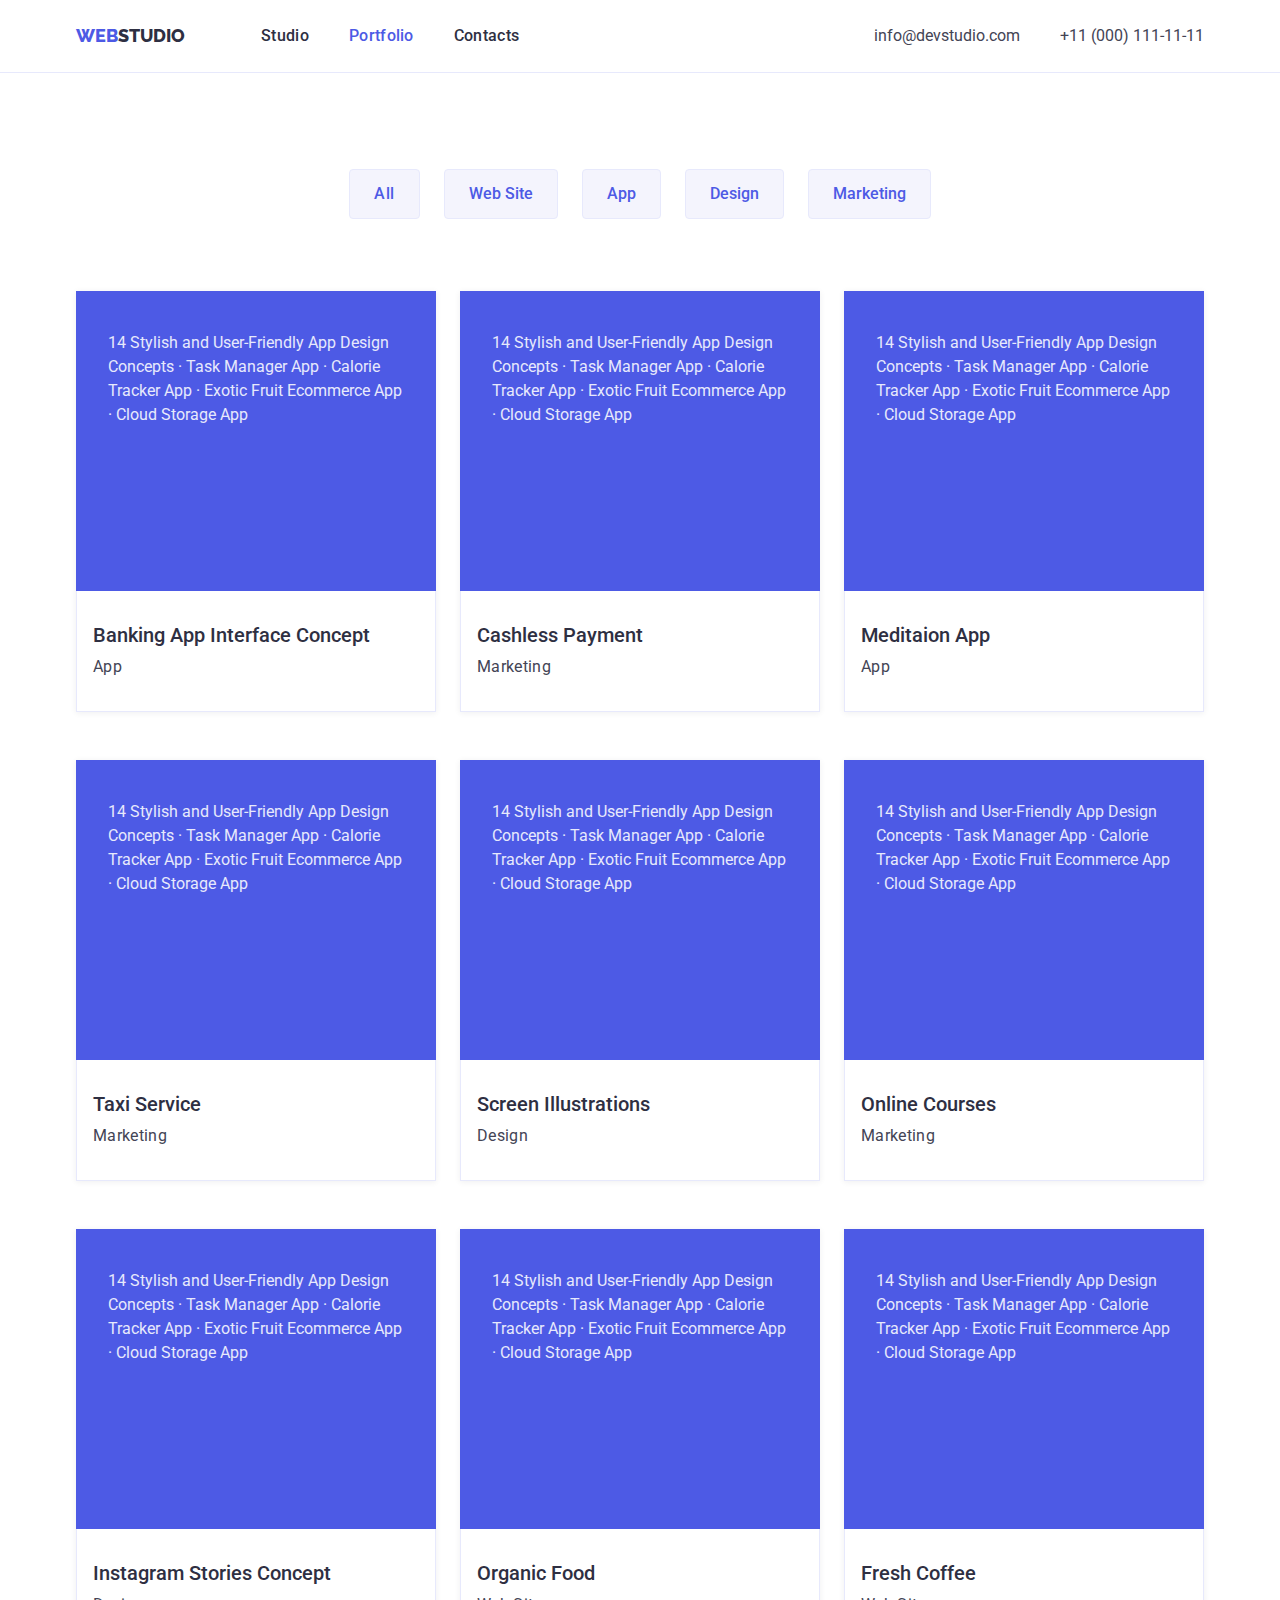
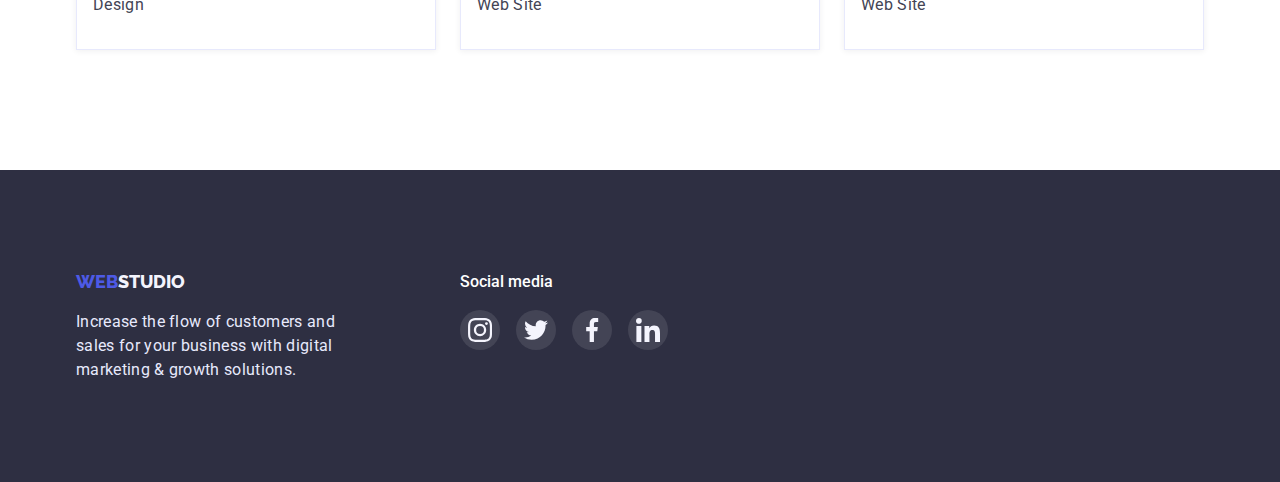
==== portfolio.html @ c96ef267 "Add files via upload" ====
<!DOCTYPE html>
<html lang="en">
  <head>
    <meta charset="UTF-8" />
    <meta http-equiv="X-UA-Compatible" content="IE=edge" />
    <meta name="viewport" content="width=device-width, initial-scale=1.0" />
    <title>WebStudio</title>
    <link rel="preconnect" href="https://fonts.googleapis.com" />
    <link rel="preconnect" href="https://fonts.gstatic.com" crossorigin />
    <link
      href="https://fonts.googleapis.com/css2?family=Raleway:wght@800&family=Roboto:wght@400;500;700&display=swap"
      rel="stylesheet"
    />
    <link
    href="https://cdnjs.cloudflare.com/ajax/libs/modern-normalize/1.1.0/modern-normalize.min.css"
    rel="stylesheet"
    integrity=“sha512-wpPYUAdjBVSE4KJnH1VR1HeZfpl1ub8YT/NKx4PuQ5NmX2tKuGu6U/JRp5y+Y8XG2tV+wKQpNHVUX03MfMFn9Q==”
    crossorigin=“anonymous” referrerpolicy=“no-referrer” />
    <link rel="stylesheet" href="./CSS/styles.css" />
  </head>
  <body>
    <header class="header">
      <div class="container header-line">
        <nav class="header-line">
          <!-- ===============================Navigation title -->
          <a class="logo-up logo" href="./index.html"
            ><span class="web">Web</span>Studio</a
          >
          <ul class="list li-one">
            <li><a class="link" href="./index.html">Studio</a></li>
            <li>
              <a class="link current" href="./portfolio.html">Portfolio</a>
            </li>
            <li><a class="link" href="">Contacts</a></li>
          </ul>
        </nav>
        <!-- ===================================contacts -->
        <address class="adress">
          <ul class="list contacts">
            <li>
              <a class="contact-link" href="mailto:info@devstudio.com"
                >info@devstudio.com</a
              >
            </li>
            <li>
              <a class="contact-link" href="tel:+110001111111"
                >+11 (000) 111-11-11</a
              >
            </li>
          </ul>
        </address>
      </div>
    </header>
    <!-- =========Section Buttons and Foto -->
    <main>
      <section class="section-buttons-foto">
        <h1 class="hidden">Buttons and Foto</h1>
        <div class="container">
          <ul class="list-btn">
            <li class="list-btn-li">
              <button class="button current" type="button">All</button>
            </li>
            <li class="list-btn-li">
              <button class="button" type="button">
                <span class="sim-text">Web Site</span>
              </button>
            </li>
            <li class="list-btn-li">
              <button class="button" type="button">
                <span class="sim-text">App</span>
              </button>
            </li>
            <li class="list-btn-li">
              <button class="button" type="button">
                <span class="sim-text">Design</span>
              </button>
            </li>
            <li class="list-btn-li">
              <button class="button" type="button">
                <span class="sim-text">Marketing</span>
              </button>
            </li>
          </ul>
          <ul class="list portfolio-list">
            <li class="products-item">
              <a href="" class="portfolio-img"
                ><img
                  class="img-portf"
                  src="./images/Banking.jpg"
                  alt="app design"
                  width="360"
                  height="300;"
                />
                <p class="portfolio-img-text">
                  14 Stylish and User-Friendly App Design Concepts · Task
                  Manager App · Calorie Tracker App · Exotic Fruit Ecommerce App
                  · Cloud Storage App
                </p>
                <div class="products-list">
                  <h2 class="title h h-product">
                    Banking App Interface Concept
                  </h2>
                  <p class="text text-product">App</p>
                </div>
              </a>
            </li>
            <li class="products-item">
              <a href="" class="portfolio-img"
                ><img
                  class="img-portf"
                  src="./images/Cashlees.jpg"
                  alt="phone and QR-kod"
                  width="360"
                  height="300;"
                />
                <p class="portfolio-img-text">
                  14 Stylish and User-Friendly App Design Concepts · Task
                  Manager App · Calorie Tracker App · Exotic Fruit Ecommerce App
                  · Cloud Storage App
                </p>
                <div class="products-list">
                  <h2 class="title h h-product">Cashless Payment</h2>
                  <p class="text text-product">Marketing</p>
                </div>
              </a>
            </li>
            <li class="products-item">
              <a href="" class="portfolio-img"
                ><img
                  class="img-portf"
                  src="./images/Meditaion.jpg"
                  alt="Laptop and phone"
                  width="360"
                  height="300;"
                />
                <p class="portfolio-img-text">
                  14 Stylish and User-Friendly App Design Concepts · Task
                  Manager App · Calorie Tracker App · Exotic Fruit Ecommerce App
                  · Cloud Storage App
                </p>
                <div class="products-list">
                  <h2 class="title h h-product">Meditaion App</h2>
                  <p class="text text-product">App</p>
                </div>
              </a>
            </li>
            <li class="products-item">
              <a href="" class="portfolio-img"
                ><img
                  class="img-portf"
                  src="./images/Taxi.jpg"
                  alt="car"
                  width="360"
                  height="300;"
                />
                <p class="portfolio-img-text">
                  14 Stylish and User-Friendly App Design Concepts · Task
                  Manager App · Calorie Tracker App · Exotic Fruit Ecommerce App
                  · Cloud Storage App
                </p>
                <div class="products-list">
                  <h2 class="title h h-product">Taxi Service</h2>
                  <p class="text text-product">Marketing</p>
                </div>
              </a>
            </li>
            <li class="products-item">
              <a href="" class="portfolio-img"
                ><img
                  class="img-portf"
                  src="./images/Screen.jpg"
                  alt="Screen Illustrations"
                  width="360"
                  height="300;"
                />
                <p class="portfolio-img-text">
                  14 Stylish and User-Friendly App Design Concepts · Task
                  Manager App · Calorie Tracker App · Exotic Fruit Ecommerce App
                  · Cloud Storage App
                </p>
                <div class="products-list">
                  <h2 class="title h h-product">Screen Illustrations</h2>
                  <p class="text text-product">Design</p>
                </div>
              </a>
            </li>
            <li class="products-item">
              <a href="" class="portfolio-img"
                ><img
                  class="img-portf"
                  src="./images/Online.jpg"
                  alt="women"
                  width="360"
                  height="300;"
                />
                <p class="portfolio-img-text">
                  14 Stylish and User-Friendly App Design Concepts · Task
                  Manager App · Calorie Tracker App · Exotic Fruit Ecommerce App
                  · Cloud Storage App
                </p>
                <div class="products-list">
                  <h2 class="title h h-product">Online Courses</h2>
                  <p class="text text-product">Marketing</p>
                </div>
              </a>
            </li>
            <li class="products-item">
              <a href="" class="portfolio-img"
                ><img
                  class="img-portf"
                  src="./images/Instagram.jpg"
                  alt="Stories Concept"
                  width="360"
                  height="300;"
                />
                <p class="portfolio-img-text">
                  14 Stylish and User-Friendly App Design Concepts · Task
                  Manager App · Calorie Tracker App · Exotic Fruit Ecommerce App
                  · Cloud Storage App
                </p>
                <div class="products-list">
                  <h2 class="title h h-product">Instagram Stories Concept</h2>
                  <p class="text text-product">Design</p>
                </div>
              </a>
            </li>
            <li class="products-item">
              <a href="" class="portfolio-img"
                ><img
                  class="img-portf"
                  src="./images/Organic.jpg"
                  alt="Organic Food"
                  width="360"
                  height="300;"
                />
                <p class="portfolio-img-text">
                  14 Stylish and User-Friendly App Design Concepts · Task
                  Manager App · Calorie Tracker App · Exotic Fruit Ecommerce App
                  · Cloud Storage App
                </p>
                <div class="products-list">
                  <h2 class="title h h-product">Organic Food</h2>
                  <p class="text text-product">Web Site</p>
                </div>
              </a>
            </li>
            <li class="products-item">
              <a href="" class="portfolio-img"
                ><img
                  class="img-portf"
                  src="./images/Fresh.jpg"
                  alt="Coffee"
                  width="360"
                  height="300;"
                />
                <p class="portfolio-img-text">
                  14 Stylish and User-Friendly App Design Concepts · Task
                  Manager App · Calorie Tracker App · Exotic Fruit Ecommerce App
                  · Cloud Storage App
                </p>
                <div class="products-list">
                  <h2 class="title h h-product">Fresh Coffee</h2>
                  <p class="text text-product">Web Site</p>
                </div>
              </a>
            </li>
          </ul>
        </div>
      </section>
    </main>
    <!-- Footer -->
    <footer class="footer">
      <div class="container foot-cont">
        <!-- class=footer-all-div -->
        <div>
          <!-- class="container footer-container" -->
          <a class="logo-down logo" href="./index.html"
            ><span class="web">Web</span>Studio</a
          >
          <p class="footer-text">
            Increase the flow of customers and sales for your business with
            digital marketing & growth solutions.
          </p>
        </div>
        <div class="footer-media">
          <p class="footer-text-soc">Social media</p>
          <ul class="footer-index-soc-list">
            <li class="footer-soc-item">
              <a href="" class="footer-soc-link">
                <svg class="footer-soc-icon" width="24" height="24">
                  <use href="./images/icons.svg#icon-instagram"></use>
                </svg>
              </a>
            </li>
            <li class="footer-soc-item">
              <a href="" class="footer-soc-link">
                <svg class="footer-soc-icon" width="24" height="24">
                  <use href="./images/icons.svg#icon-twitter"></use>
                </svg>
              </a>
            </li>
            <li class="footer-soc-item">
              <a href="" class="footer-soc-link">
                <svg class="footer-soc-icon" width="24" height="24">
                  <use href="./images/icons.svg#icon-facebook"></use>
                </svg>
              </a>
            </li>
            <li class="footer-soc-item">
              <a href="" class="footer-soc-link">
                <svg class="footer-soc-icon" width="24" height="24">
                  <use href="./images/icons.svg#icon-linkedin"></use>
                </svg>
              </a>
            </li>
          </ul>
        </div>
      </div>
    </footer>
  </body>
</html>
---- CSS/styles.css ----
/* Основні кольори */
:root {
  --h-title: #2e2f42;
  --text: #434455;
  --web-and-btn: #4d5ae5;
  --white: #ffffff;
  --milk-white: #f4f4fd;
  --cinderella: #e7e9fc;
  --ocean: #404bbf;
  --cloud: #e7e9fc;
  --grey: #2e2f42;
  --green: #31d0aa;
  --light-grey: #8e8f99;
}

/* Шрифт s logo*/
.logo {
  font-family: "Raleway", sans-serif;
  text-decoration: none;
  text-transform: uppercase;
}
body {
  font-family: "Roboto", sans-serif;
  color: var(--text);
  background-color: var(--white);
  font-size: 16px;
}
.logo-up {
  font-weight: 800;
  font-size: 18px;
  line-height: 1.33;
  color: var(--h-title);
  padding-top: 24px;
  padding-bottom: 24px;
}
.logo-down {
  font-weight: 800;
  font-size: 18px;
  line-height: 1.33;
  color: var(--milk-white);
}
.web {
  color: var(--web-and-btn);
}
.header {
  border-bottom-width: 1px;
  border-bottom-style: solid;
  border-bottom-color: var(--cinderella);
}
.header-line {
  display: flex;
  align-items: center;
  min-height: 72px;
  justify-content: space-between;
}
.list {
  list-style: none;
  text-decoration: none;
  display: flex;
  gap: 24px;
}

p,
h1,
h2,
h3,
h4,
h5,
h6 {
  margin: 0;
}
ul {
  margin: 0;
  padding-left: 0;
}
/* ============header */
.container {
  width: 1158px;
  padding-left: 15px;
  padding-right: 15px;
  margin: 0 auto;
}
.link {
  font-weight: 500;
  font-size: 16px;
  line-height: 1.5;
  letter-spacing: 0.02em;
  color: var(--h-title);
}
.link:hover {
  color: var(--web-and-btn);
}
.link:focus {
  color: var(--web-and-btn);
}
.link.current {
  color: var(--web-and-btn);
}
.link.current:hover {
  color: var(--web-and-btn);
}
.link.current:focus {
  color: var(--web-and-btn);
}
.li-one {
  margin-left: 76px;
  gap: 40px;
  padding-top: 24px;
  padding-bottom: 24px;
}

/* contacts */
.contacts {
  gap: 40px;
  font-style: normal;
  font-style: 16px;
  line-height: 1.5;
  display: flex;
}
.contact-link {
  color: var(--text);
  font-size: 16px;
  line-height: 1.5;
  align-items: center;
}
.contact-link:hover {
  color: var(--web-and-btn);
}
.contact-link:focus {
  color: var(--web-and-btn);
}
.link,
.contact-link {
  text-decoration: none;
}
.adress {
  font-style: normal;
  margin-left: auto;
}
/* ========================section-one */
.section-one {
  margin: 0 auto;
  min-height: 600px;
  max-width: 1440px;
  background-color: var(--h-title);
  padding-bottom: 188px;
  padding-top: 188px;
  background-image: linear-gradient(
      rgba(46, 47, 66, 0.7),
      rgba(46, 47, 66, 0.7)
    ),
    url(../images/people-office\ 1.jpg);
  background-repeat: no-repeat;
  background-position: center;
  background-size: cover;
}
.one-title {
  font-weight: 700;
  font-size: 56px;
  line-height: 1.07;
  color: var(--white);
  width: 494px;
  text-align: center;
}
.sect-one-container {
  display: flex;
  flex-wrap: wrap;
  flex-direction: column;
  row-gap: 48px;
  align-items: center;
  column-gap: 48px;
}
.button-one {
  cursor: pointer;
  font-weight: 500;
  font-size: 16px;
  line-height: 1.5;
  font-family: inherit;
  letter-spacing: 0.04em;
  color: var(--white);
  background-color: var(--web-and-btn);
  border-radius: 4px;
  box-shadow: 0px 4px 4px rgba(0, 0, 0, 0.15);
  padding: 16px 32px;
  text-align: center;
  border: none;
  min-width: 169px;
  min-height: 56px;
}

.button-one:hover {
  background-color: var(--ocean);
  color: var(--white);
}

.button-one:focus {
  background-color: var(--ocean);
  color: var(--white);
}
/* ============================================section-two */
.section-two {
  padding-top: 120px;
  padding-bottom: 120px;
}
.sect-two-container {
  display: flex;
  justify-content: space-between;
}
.hidden {
  position: absolute;
  width: 1px;
  height: 1px;
  margin: -1px;
  border: 0;
  padding: 0;

  white-space: nowrap;
  clip-path: inset(100%);
  clip: rect(0 0 0 0);
  overflow: hidden;
}
.section-two-item {
  background-image: linear-gradient(var(--cloud), var(--cloud));
  width: 264px;
  height: 112px;
  background-position: center;
  display: flex;
  justify-content: center;
  align-content: center;
  flex-wrap: wrap;
  border-radius: 4px;
}
.section-two-icon {
  display: flex;
  justify-content: center;
  align-content: center;
}
.title {
  font-weight: 500;
  font-size: 20px;
  line-height: 1.2;
  color: var(--h-title);
}
.title-h {
  margin-bottom: 8px;
  margin-top: 8px;
  line-height: 1.2;
  font-style: 20px;
  font-weight: 500;
}
.h {
  margin-bottom: 8px;
}
.sect-two-text {
  width: 264px;
}
.text {
  font-size: 16px;
  line-height: 1.5;
  letter-spacing: 0.02em;
  color: var(--text);
  /* margin-bottom: 32px; */
}

/* =============================================section-three */
img {
  display: block;
}
.section-three {
  padding-bottom: 120px;
}
.section-three-item {
  width: calc((100% - 48px) / 3);
}
.three-title,
.four-title,
.five-title {
  font-weight: 700;
  font-size: 36px;
  line-height: 1.1;
  text-align: center;
  letter-spacing: 0.02em;
  text-transform: capitalize;
  color: var(--h-title);
  margin-bottom: 72px;
}
/* =============================================section-four */
.section-four {
  background: var(--milk-white);
  padding-top: 120px;
  padding-bottom: 120px;
}
.img-index-foot {
}
.img-foot {
  display: flex;
  gap: 24px;
}
.section-four-item {
  width: calc((100% - 72px) / 4);
}
.cards {
  text-align: center;
  padding: 32px 16px;
  background-color: var(--white);
  box-shadow: 0px 1px 6px rgba(46, 47, 66, 0.08),
    0px 1px 1px rgba(46, 47, 66, 0.16), 0px 2px 1px rgba(46, 47, 66, 0.08);
  border-radius: 0px 0px 4px 4px;
}
.text-section-four {
  margin-bottom: 8px;
}
/* -----------------------SOC-Icon */
.cards-index-soc-list {
  display: flex;
  justify-content: center;
  gap: 24px;
}
.cards-soc-item {
  width: 40px;
  height: 40px;
  list-style: none;
  text-decoration: none;
}
.cards-soc-link {
  width: 100%;
  height: 100%;
  border-radius: 50%;
  display: flex;
  justify-content: center;
  align-items: center;
  background-color: var(--web-and-btn);
}
.cards-soc-icon {
  fill: var(--milk-white);
}
.cards-soc-link:is(:hover, :focus) {
  background-color: var(--ocean);
}
.five-costumers-link {
}
/* =========================================section five======== */
.five-title {
}
.section-five {
  padding-top: 130px;
  padding-bottom: 120px;
}
.section-five-list {
  display: flex;
  gap: 24px;
}
.section-five-item {
  width: calc((100% - 1px) / 6);
  height: 88px;
}
.five-link {
  width: 100%;
  height: 100%;
  border: 1px solid var(--light-grey);
  border-radius: 4px;
  display: flex;
  justify-content: center;
  align-items: center;
  color: var(--light-grey);
}
.five-link:is(:hover, :focus) {
  border-color: var(--ocean);
  color: var(--ocean);
}
.five-icon {
  fill: currentColor;
}
/* .five-link:is(:hover, :focus) {
  border-color: var(--ocean);
}
.five-link:is(:hover, :focus) .five-icon {
  fill: var(--ocean);
} */

/* ============================================Footer */
.footer-all-div {
  display: flex;
}
.footer {
  background-color: var(--h-title);
  padding-top: 100px;
  padding-bottom: 100px;
}
.foot-cont {
  display: flex;
}
.footer-text {
  color: var(--cinderella);
  width: 264px;
  letter-spacing: 0.02em;
  line-height: 24px;
  margin-top: 16px;
  font-size: 16px;
}
.footer-container {
  width: 294px;
}
.footer-index-soc-list {
  margin-top: 16px;
  display: flex;
  justify-content: center;
  gap: 16px;
}
.footer-soc-item {
  width: 40px;
  height: 40px;
  list-style: none;
  text-decoration: none;
}
.footer-soc-link {
  width: 100%;
  height: 100%;
  border-radius: 50%;
  display: flex;
  justify-content: center;
  align-items: center;
  background-color: rgba(255, 255, 255, 0.1);
}
.footer-soc-link:is(:hover, :focus) {
  background-color: var(--green);
}
.footer-soc-icon {
  fill: var(--white);
}
.footer-text-soc {
  color: var(--white);
  font-weight: 500;
  font-size: 16px;
  line-height: calc(24 / 16);
}
.footer-media {
  margin-left: 120px;
  width: 208px;
}

/* ==========================Portfolio======================= */

.section-buttons-foto {
  padding-bottom: 120px;
  padding-top: 96px;
}
.list-btn {
  display: flex;
  text-decoration: none;
  list-style-type: none;
  justify-content: center;
  gap: 24px;
  align-items: center;
  margin-bottom: 72px;
}
.button.current {
  color: var(--web-and-btn);
  font-family: inherit;
  font-weight: 500;
  font-size: 16px;
  line-height: 1.5;
  letter-spacing: 0.04em;
}
.button.current:hover {
  background-color: var(--ocean);
  color: var(--white);
  box-shadow: 0px 3px 1px rgba(0, 0, 0, 0.1), 0px 2px 1px rgba(0, 0, 0, 0.08),
    0px 2px 2px rgba(0, 0, 0, 0.12);
}

.button.current:focus {
  background-color: var(--ocean);
  color: var(--white);
  box-shadow: 0px 3px 1px rgba(0, 0, 0, 0.1), 0px 2px 1px rgba(0, 0, 0, 0.08),
    0px 2px 2px rgba(0, 0, 0, 0.12);
}
.button {
  background-color: var(--milk-white);
  color: var(--web-and-btn);
  border: 1px solid var(--cloud);
  border-radius: 4px;
  font-family: inherit;
  cursor: pointer;
  font-weight: 500;
  font-size: 16px;
  line-height: 1.5;
  padding: 12px 24px;
}
.button:hover {
  background-color: var(--ocean);
  color: var(--white);
  box-shadow: 0px 3px 1px rgba(0, 0, 0, 0.1), 0px 2px 1px rgba(0, 0, 0, 0.08),
    0px 2px 2px rgba(0, 0, 0, 0.12);
}

.button:focus {
  background-color: var(--ocean);
  color: var(--white);
  box-shadow: 0px 3px 1px rgba(0, 0, 0, 0.1), 0px 2px 1px rgba(0, 0, 0, 0.08),
    0px 2px 2px rgba(0, 0, 0, 0.12);
}
.list {
  text-decoration: none;
  list-style-type: none;
}
.list-btn-li {
}
/* =================================img===================== */
.portfolio-img {
  text-decoration: none;
  list-style-type: none;
}
.portfolio-img:hover {
  display: block;
  box-shadow: 0px 1px 6px rgba(46, 47, 66, 0.08),
    0px 1px 1px rgba(46, 47, 66, 0.16), 0px 2px 1px rgba(46, 47, 66, 0.08);
}
.portfolio-img:focus {
  box-shadow: 0px 1px 6px rgba(46, 47, 66, 0.08),
    0px 1px 1px rgba(46, 47, 66, 0.16), 0px 2px 1px rgba(46, 47, 66, 0.08);
}
.img-portf {
}
.portfolio-list {
  flex-wrap: wrap;
  display: flex;
  row-gap: 48px;
  column-gap: 24px;
}
.products-item {
  width: calc((100% - 48px) / 3);
  box-shadow: 0px 1px 6px rgba(46, 47, 66, 0.08);
  position: relative;
}

.products-list {
  border: 1px;
  border-style: solid;
  border-top: none;
  border-color: var(--cinderella);
  padding: 0px 16px;
  padding-bottom: 32px;
  padding-top: 32px;
}
.text-product {
}
.h-product {
}
/* ===========overlay img portfolio============= */

.portfolio-img-text {
  color: var(--cloud);
  position: absolute;
  top: 0;
  font-weight: 400;
  line-height: 24px;
  background-color: var(--web-and-btn);
  padding: 40px 32px 164px;
}
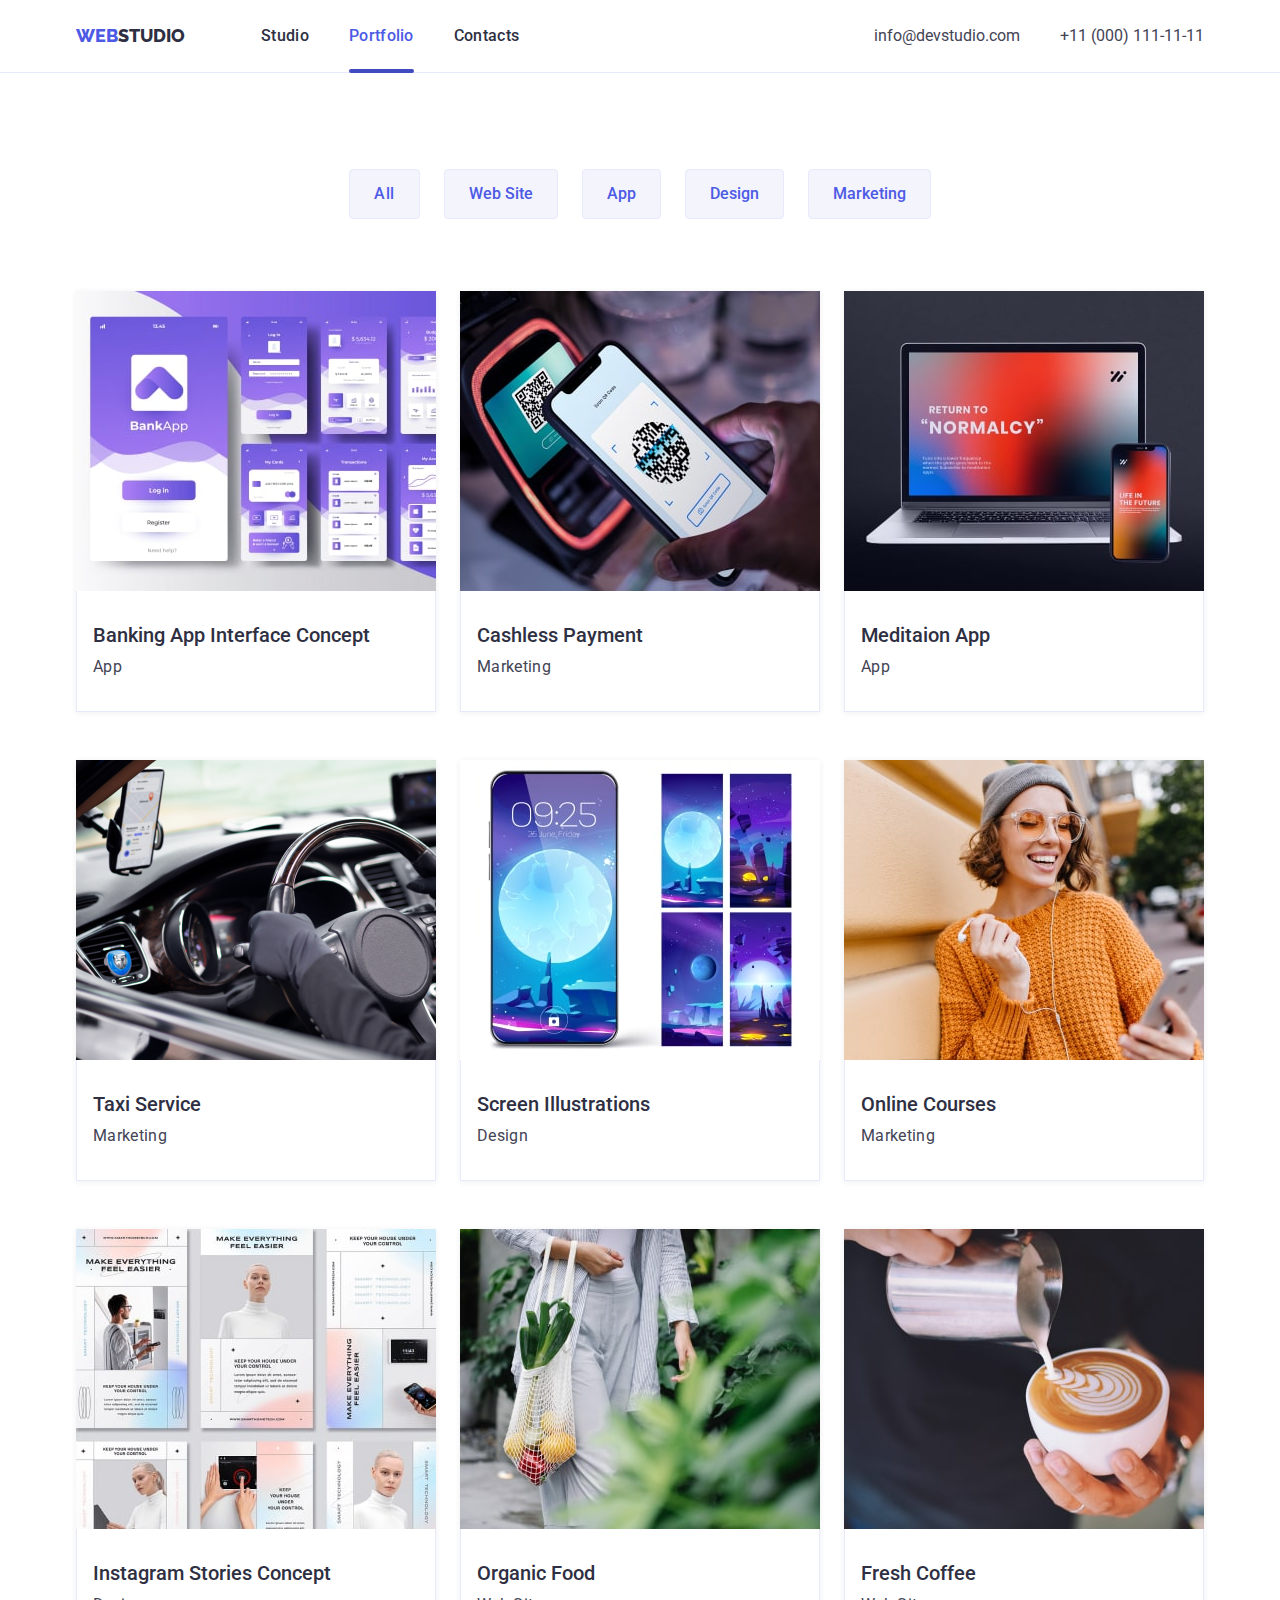
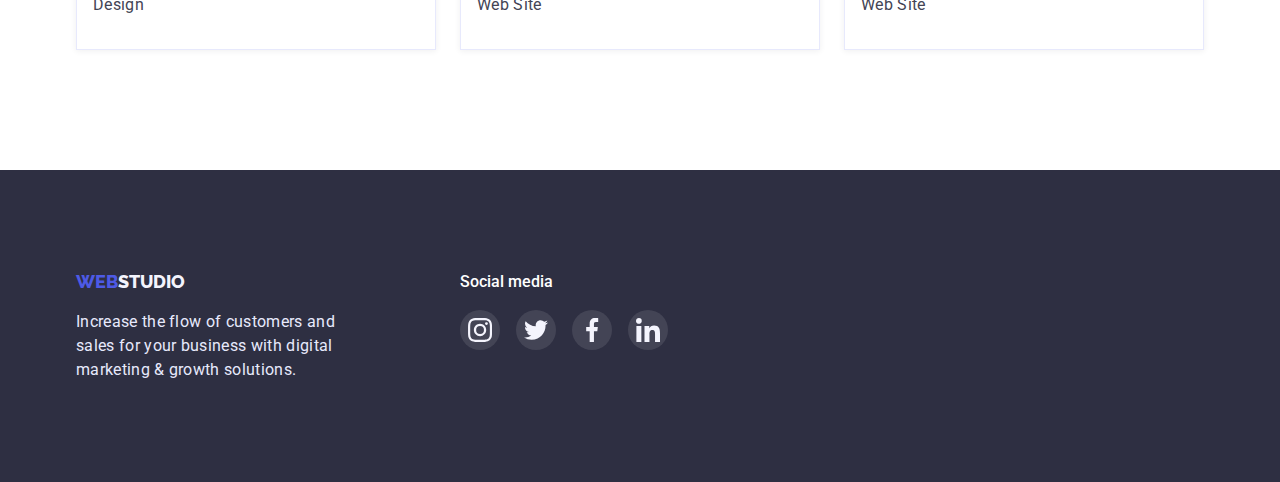
==== commit e87512c7: "Add files via upload" ====
--- a/portfolio.html
+++ b/portfolio.html
@@ -27,11 +27,15 @@
             ><span class="web">Web</span>Studio</a
           >
           <ul class="list li-one">
-            <li><a class="link" href="./index.html">Studio</a></li>
             <li>
-              <a class="link current" href="./portfolio.html">Portfolio</a>
-            </li>
-            <li><a class="link" href="">Contacts</a></li>
+              <a class="link link-line-anim" href="./index.html">Studio</a>
+            </li>
+            <li>
+              <a class="link current link-line-anim" href="./portfolio.html"
+                >Portfolio</a
+              >
+            </li>
+            <li><a class="link link-line-anim" href="">Contacts</a></li>
           </ul>
         </nav>
         <!-- ===================================contacts -->
@@ -84,18 +88,20 @@
           <ul class="list portfolio-list">
             <li class="products-item">
               <a href="" class="portfolio-img"
-                ><img
-                  class="img-portf"
-                  src="./images/Banking.jpg"
-                  alt="app design"
-                  width="360"
-                  height="300;"
-                />
-                <p class="portfolio-img-text">
-                  14 Stylish and User-Friendly App Design Concepts · Task
-                  Manager App · Calorie Tracker App · Exotic Fruit Ecommerce App
-                  · Cloud Storage App
-                </p>
+                ><div class="portfolio-img-wrap">
+                  <img
+                    class="img-portf"
+                    src="./images/Banking.jpg"
+                    alt="app design"
+                    width="360"
+                    height="300;"
+                  />
+                  <p class="portfolio-img-text">
+                    14 Stylish and User-Friendly App Design Concepts · Task
+                    Manager App · Calorie Tracker App · Exotic Fruit Ecommerce
+                    App · Cloud Storage App
+                  </p>
+                </div>
                 <div class="products-list">
                   <h2 class="title h h-product">
                     Banking App Interface Concept
@@ -106,18 +112,21 @@
             </li>
             <li class="products-item">
               <a href="" class="portfolio-img"
-                ><img
-                  class="img-portf"
-                  src="./images/Cashlees.jpg"
-                  alt="phone and QR-kod"
-                  width="360"
-                  height="300;"
-                />
-                <p class="portfolio-img-text">
-                  14 Stylish and User-Friendly App Design Concepts · Task
-                  Manager App · Calorie Tracker App · Exotic Fruit Ecommerce App
-                  · Cloud Storage App
-                </p>
+                ><div class="portfolio-img-wrap">
+                  <img
+                    class="img-portf"
+                    src="./images/Cashlees.jpg"
+                    alt="phone and QR-kod"
+                    width="360"
+                    height="300;"
+                  />
+
+                  <p class="portfolio-img-text">
+                    14 Stylish and User-Friendly App Design Concepts · Task
+                    Manager App · Calorie Tracker App · Exotic Fruit Ecommerce
+                    App · Cloud Storage App
+                  </p>
+                </div>
                 <div class="products-list">
                   <h2 class="title h h-product">Cashless Payment</h2>
                   <p class="text text-product">Marketing</p>
@@ -126,18 +135,21 @@
             </li>
             <li class="products-item">
               <a href="" class="portfolio-img"
-                ><img
-                  class="img-portf"
-                  src="./images/Meditaion.jpg"
-                  alt="Laptop and phone"
-                  width="360"
-                  height="300;"
-                />
-                <p class="portfolio-img-text">
-                  14 Stylish and User-Friendly App Design Concepts · Task
-                  Manager App · Calorie Tracker App · Exotic Fruit Ecommerce App
-                  · Cloud Storage App
-                </p>
+                ><div class="portfolio-img-wrap">
+                  <img
+                    class="img-portf"
+                    src="./images/Meditaion.jpg"
+                    alt="Laptop and phone"
+                    width="360"
+                    height="300;"
+                  />
+
+                  <p class="portfolio-img-text">
+                    14 Stylish and User-Friendly App Design Concepts · Task
+                    Manager App · Calorie Tracker App · Exotic Fruit Ecommerce
+                    App · Cloud Storage App
+                  </p>
+                </div>
                 <div class="products-list">
                   <h2 class="title h h-product">Meditaion App</h2>
                   <p class="text text-product">App</p>
@@ -146,18 +158,21 @@
             </li>
             <li class="products-item">
               <a href="" class="portfolio-img"
-                ><img
-                  class="img-portf"
-                  src="./images/Taxi.jpg"
-                  alt="car"
-                  width="360"
-                  height="300;"
-                />
-                <p class="portfolio-img-text">
-                  14 Stylish and User-Friendly App Design Concepts · Task
-                  Manager App · Calorie Tracker App · Exotic Fruit Ecommerce App
-                  · Cloud Storage App
-                </p>
+                ><div class="portfolio-img-wrap">
+                  <img
+                    class="img-portf"
+                    src="./images/Taxi.jpg"
+                    alt="car"
+                    width="360"
+                    height="300;"
+                  />
+
+                  <p class="portfolio-img-text">
+                    14 Stylish and User-Friendly App Design Concepts · Task
+                    Manager App · Calorie Tracker App · Exotic Fruit Ecommerce
+                    App · Cloud Storage App
+                  </p>
+                </div>
                 <div class="products-list">
                   <h2 class="title h h-product">Taxi Service</h2>
                   <p class="text text-product">Marketing</p>
@@ -166,18 +181,21 @@
             </li>
             <li class="products-item">
               <a href="" class="portfolio-img"
-                ><img
-                  class="img-portf"
-                  src="./images/Screen.jpg"
-                  alt="Screen Illustrations"
-                  width="360"
-                  height="300;"
-                />
-                <p class="portfolio-img-text">
-                  14 Stylish and User-Friendly App Design Concepts · Task
-                  Manager App · Calorie Tracker App · Exotic Fruit Ecommerce App
-                  · Cloud Storage App
-                </p>
+                ><div class="portfolio-img-wrap">
+                  <img
+                    class="img-portf"
+                    src="./images/Screen.jpg"
+                    alt="Screen Illustrations"
+                    width="360"
+                    height="300;"
+                  />
+
+                  <p class="portfolio-img-text">
+                    14 Stylish and User-Friendly App Design Concepts · Task
+                    Manager App · Calorie Tracker App · Exotic Fruit Ecommerce
+                    App · Cloud Storage App
+                  </p>
+                </div>
                 <div class="products-list">
                   <h2 class="title h h-product">Screen Illustrations</h2>
                   <p class="text text-product">Design</p>
@@ -186,18 +204,21 @@
             </li>
             <li class="products-item">
               <a href="" class="portfolio-img"
-                ><img
-                  class="img-portf"
-                  src="./images/Online.jpg"
-                  alt="women"
-                  width="360"
-                  height="300;"
-                />
-                <p class="portfolio-img-text">
-                  14 Stylish and User-Friendly App Design Concepts · Task
-                  Manager App · Calorie Tracker App · Exotic Fruit Ecommerce App
-                  · Cloud Storage App
-                </p>
+                ><div class="portfolio-img-wrap">
+                  <img
+                    class="img-portf"
+                    src="./images/Online.jpg"
+                    alt="women"
+                    width="360"
+                    height="300;"
+                  />
+
+                  <p class="portfolio-img-text">
+                    14 Stylish and User-Friendly App Design Concepts · Task
+                    Manager App · Calorie Tracker App · Exotic Fruit Ecommerce
+                    App · Cloud Storage App
+                  </p>
+                </div>
                 <div class="products-list">
                   <h2 class="title h h-product">Online Courses</h2>
                   <p class="text text-product">Marketing</p>
@@ -206,18 +227,21 @@
             </li>
             <li class="products-item">
               <a href="" class="portfolio-img"
-                ><img
-                  class="img-portf"
-                  src="./images/Instagram.jpg"
-                  alt="Stories Concept"
-                  width="360"
-                  height="300;"
-                />
-                <p class="portfolio-img-text">
-                  14 Stylish and User-Friendly App Design Concepts · Task
-                  Manager App · Calorie Tracker App · Exotic Fruit Ecommerce App
-                  · Cloud Storage App
-                </p>
+                ><div class="portfolio-img-wrap">
+                  <img
+                    class="img-portf"
+                    src="./images/Instagram.jpg"
+                    alt="Stories Concept"
+                    width="360"
+                    height="300;"
+                  />
+
+                  <p class="portfolio-img-text">
+                    14 Stylish and User-Friendly App Design Concepts · Task
+                    Manager App · Calorie Tracker App · Exotic Fruit Ecommerce
+                    App · Cloud Storage App
+                  </p>
+                </div>
                 <div class="products-list">
                   <h2 class="title h h-product">Instagram Stories Concept</h2>
                   <p class="text text-product">Design</p>
@@ -226,18 +250,21 @@
             </li>
             <li class="products-item">
               <a href="" class="portfolio-img"
-                ><img
-                  class="img-portf"
-                  src="./images/Organic.jpg"
-                  alt="Organic Food"
-                  width="360"
-                  height="300;"
-                />
-                <p class="portfolio-img-text">
-                  14 Stylish and User-Friendly App Design Concepts · Task
-                  Manager App · Calorie Tracker App · Exotic Fruit Ecommerce App
-                  · Cloud Storage App
-                </p>
+                ><div class="portfolio-img-wrap">
+                  <img
+                    class="img-portf"
+                    src="./images/Organic.jpg"
+                    alt="Organic Food"
+                    width="360"
+                    height="300;"
+                  />
+
+                  <p class="portfolio-img-text">
+                    14 Stylish and User-Friendly App Design Concepts · Task
+                    Manager App · Calorie Tracker App · Exotic Fruit Ecommerce
+                    App · Cloud Storage App
+                  </p>
+                </div>
                 <div class="products-list">
                   <h2 class="title h h-product">Organic Food</h2>
                   <p class="text text-product">Web Site</p>
@@ -246,18 +273,21 @@
             </li>
             <li class="products-item">
               <a href="" class="portfolio-img"
-                ><img
-                  class="img-portf"
-                  src="./images/Fresh.jpg"
-                  alt="Coffee"
-                  width="360"
-                  height="300;"
-                />
-                <p class="portfolio-img-text">
-                  14 Stylish and User-Friendly App Design Concepts · Task
-                  Manager App · Calorie Tracker App · Exotic Fruit Ecommerce App
-                  · Cloud Storage App
-                </p>
+                ><div class="portfolio-img-wrap">
+                  <img
+                    class="img-portf"
+                    src="./images/Fresh.jpg"
+                    alt="Coffee"
+                    width="360"
+                    height="300;"
+                  />
+
+                  <p class="portfolio-img-text">
+                    14 Stylish and User-Friendly App Design Concepts · Task
+                    Manager App · Calorie Tracker App · Exotic Fruit Ecommerce
+                    App · Cloud Storage App
+                  </p>
+                </div>
                 <div class="products-list">
                   <h2 class="title h h-product">Fresh Coffee</h2>
                   <p class="text text-product">Web Site</p>
--- a/CSS/styles.css
+++ b/CSS/styles.css
@@ -11,6 +11,7 @@
   --grey: #2e2f42;
   --green: #31d0aa;
   --light-grey: #8e8f99;
+  --sim-white: #fcfcfc;
 }
 
 /* Шрифт s logo*/
@@ -107,6 +108,19 @@
   gap: 40px;
   padding-top: 24px;
   padding-bottom: 24px;
+}
+.link-line-anim {
+  position: relative;
+}
+.link-line-anim.current::after {
+  content: "";
+  display: block;
+  width: 100%;
+  height: 4px;
+  background-color: var(--ocean);
+  border-radius: 2px;
+  position: absolute;
+  margin-top: 21px;
 }
 
 /* contacts */
@@ -531,9 +545,13 @@
 .products-item {
   width: calc((100% - 48px) / 3);
   box-shadow: 0px 1px 6px rgba(46, 47, 66, 0.08);
-  position: relative;
-}
-
+}
+.products-item:hover .portfolio-img-text {
+  transform: translateY(0);
+}
+.products-item:focus .portfolio-img-text {
+  transform: translateY(0);
+}
 .products-list {
   border: 1px;
   border-style: solid;
@@ -547,7 +565,7 @@
 }
 .h-product {
 }
-/* ===========overlay img portfolio============= */
+/* ===========animation img portfolio============= */
 
 .portfolio-img-text {
   color: var(--cloud);
@@ -557,4 +575,61 @@
   line-height: 24px;
   background-color: var(--web-and-btn);
   padding: 40px 32px 164px;
-}
+  transform: translateY(100%);
+  transition: transform 250ms linear;
+  overflow: auto;
+  animation-timing-function: cubic-bezier(0.4, 0, 0.2, 1);
+}
+.portfolio-img-wrap {
+  position: relative;
+  overflow: hidden;
+}
+
+.backdrop {
+  position: fixed;
+  top: 0;
+  width: 100%;
+  height: 100%;
+  background-color: rgba(46, 47, 66, 0.4);
+  transition: opacity 250ms linear, visibility 250ms linear;
+}
+.modal {
+  position: absolute;
+  top: 88px;
+  left: 50%;
+  transform: translateX(-50%) scale(1);
+  width: 408px;
+  min-height: 576px;
+  background-color: var(--sim-white);
+  border-radius: 4px;
+  padding: 24px;
+  transition: transform 250ms linear;
+  animation-timing-function: cubic-bezier(0.4, 0, 0.2, 1);
+}
+.backdrop.is-hidden .modal {
+  transform: translateX(-50%) scale(0);
+  animation-timing-function: cubic-bezier(0.4, 0, 0.2, 1);
+}
+.modal-btn {
+  width: 24px;
+  height: 24px;
+  border: 1px solid rgba(0, 0, 0, 0.1);
+  background-color: var(--cinderella);
+  border-radius: 50%;
+  display: flex;
+  align-items: center;
+  justify-content: center;
+  margin-left: auto;
+  padding: 0;
+}
+.modal-btn:hover {
+  background-color: var(--ocean);
+}
+.modal-btn:focus {
+  background-color: var(--ocean);
+}
+.is-hidden {
+  opacity: 0;
+  visibility: hidden;
+  pointer-events: none;
+}
